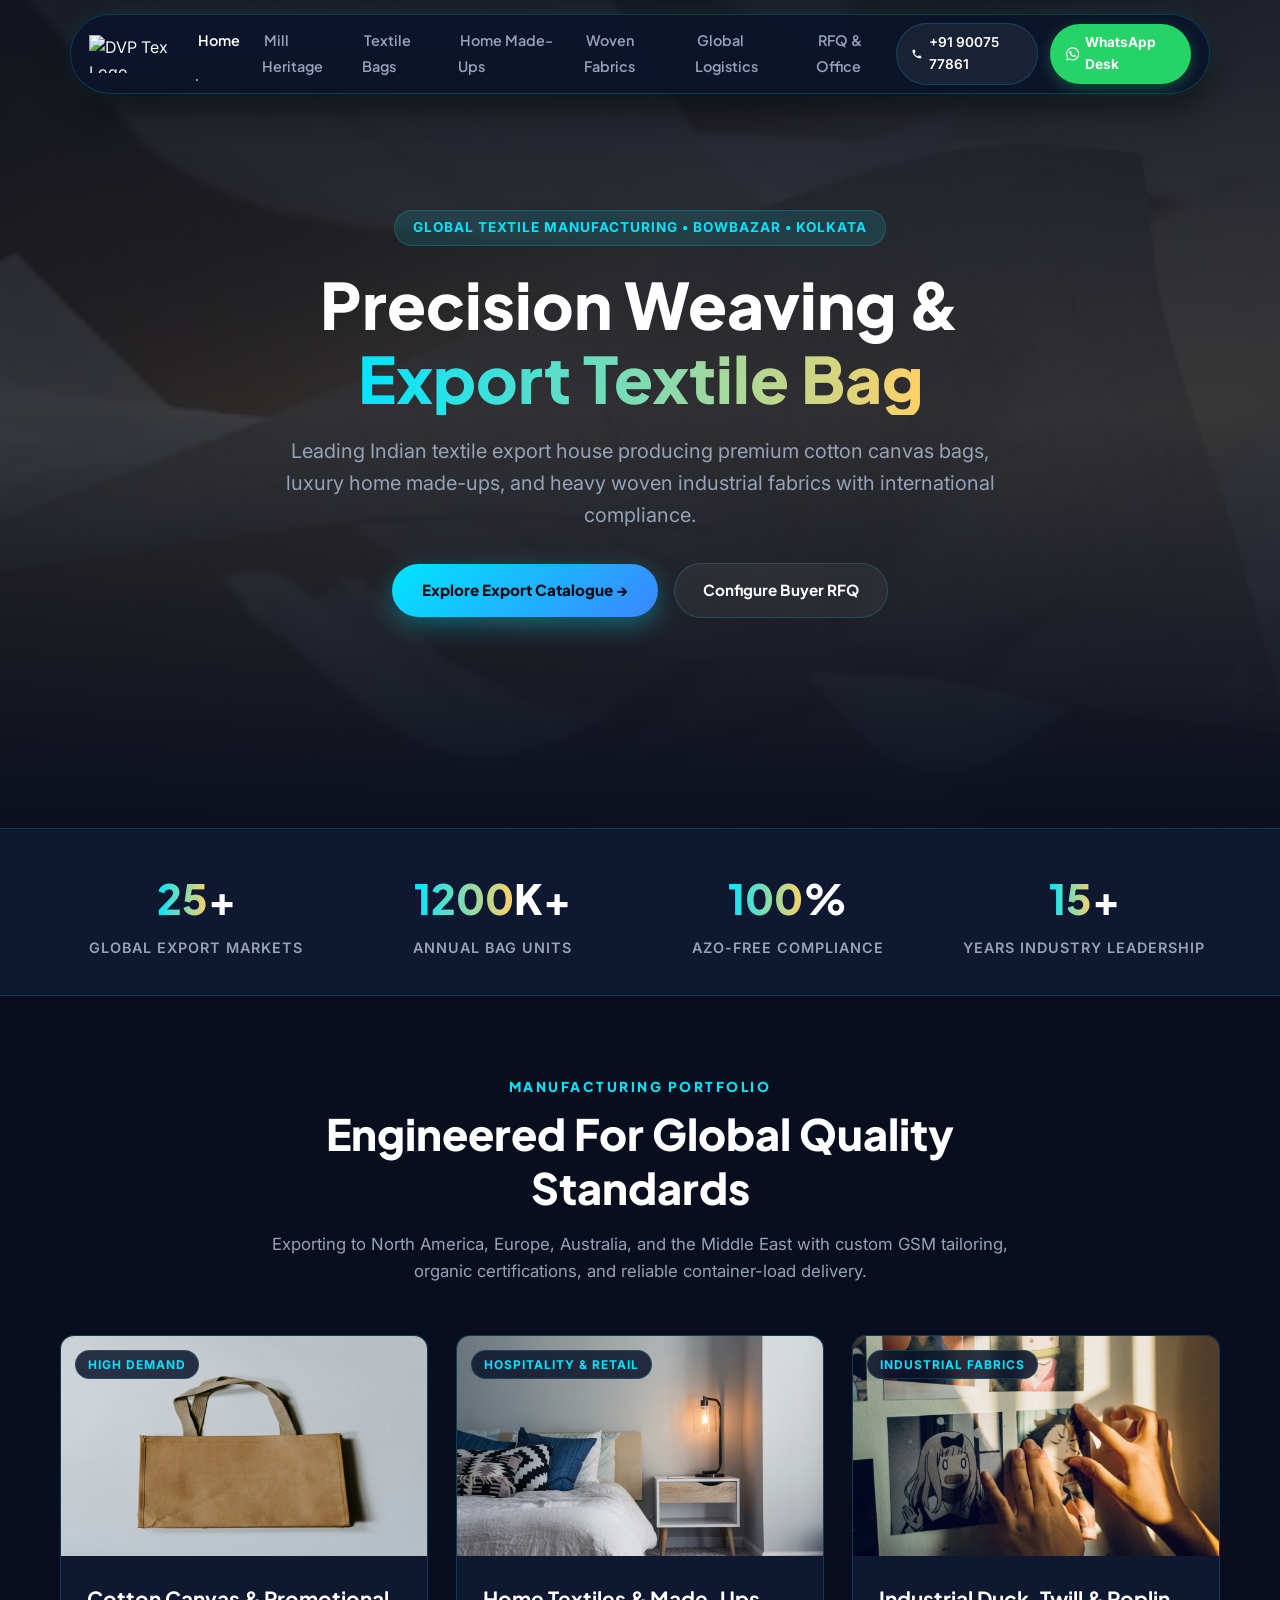
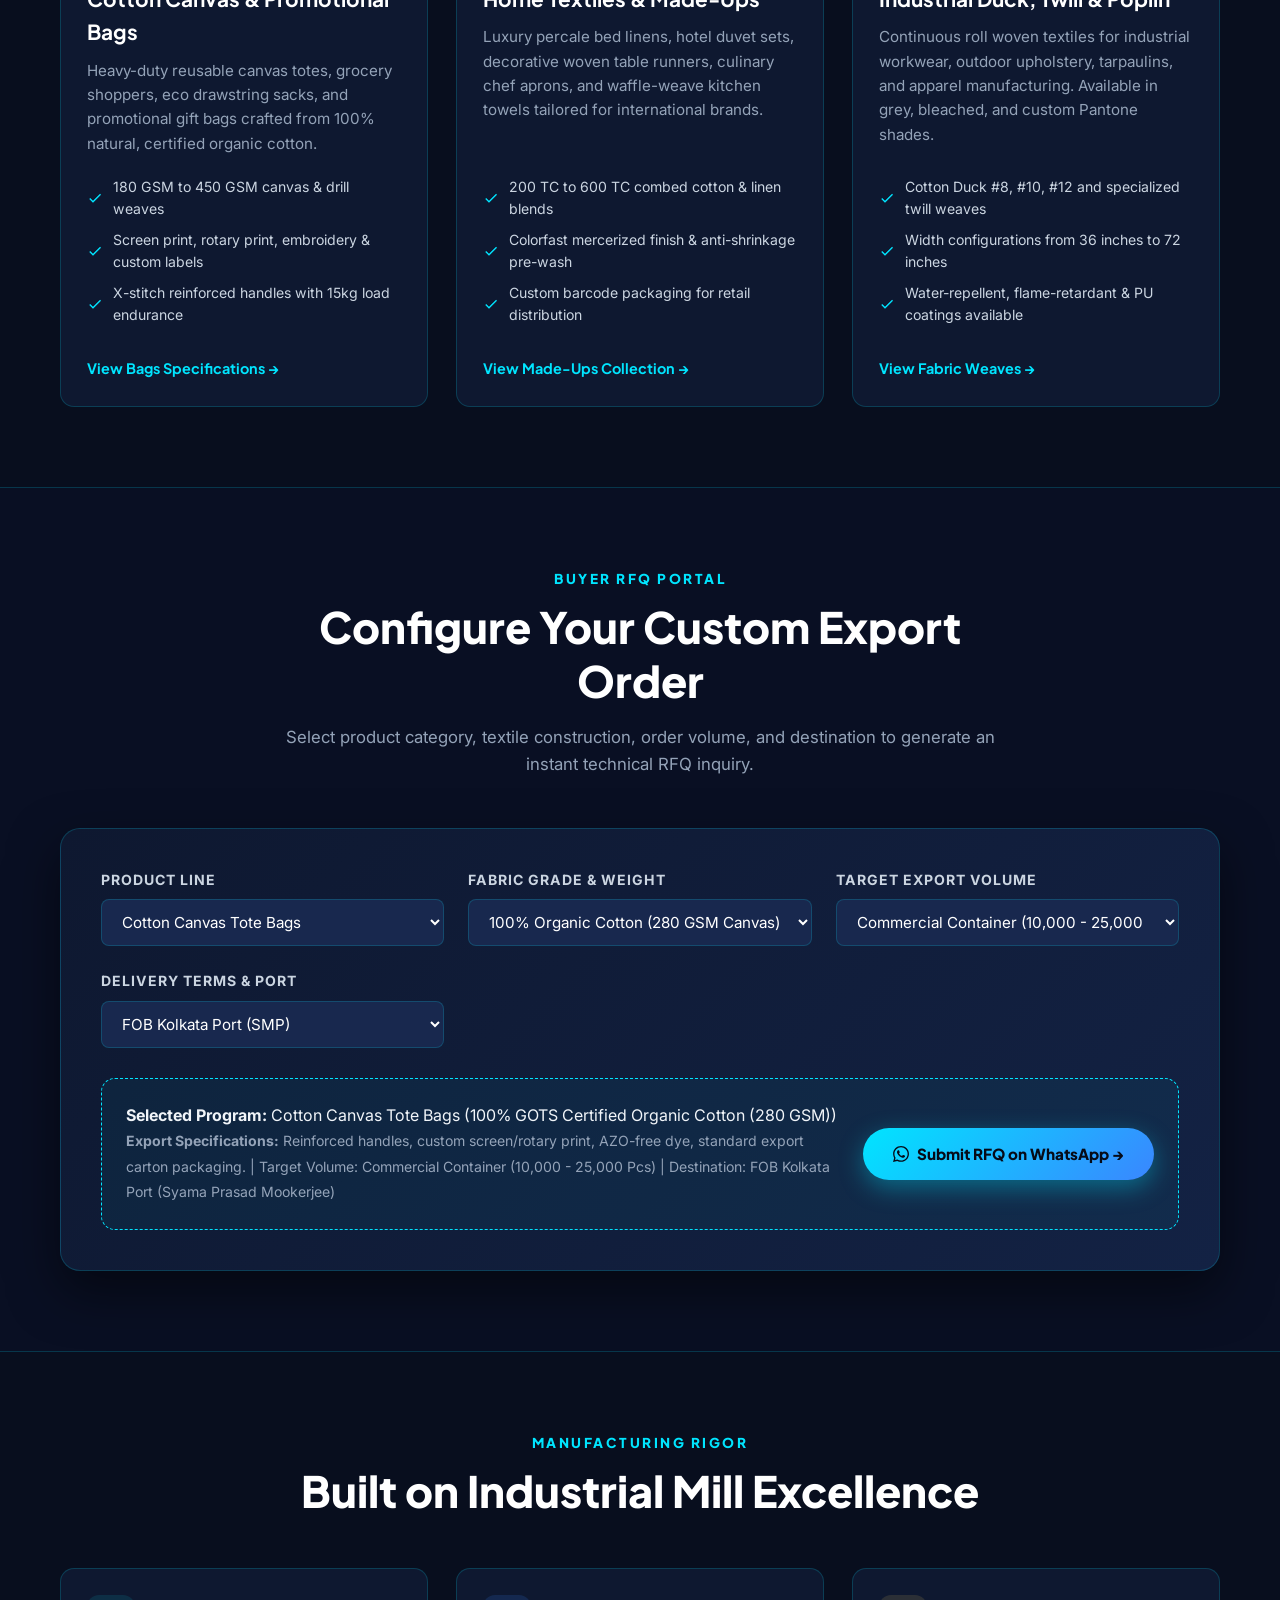
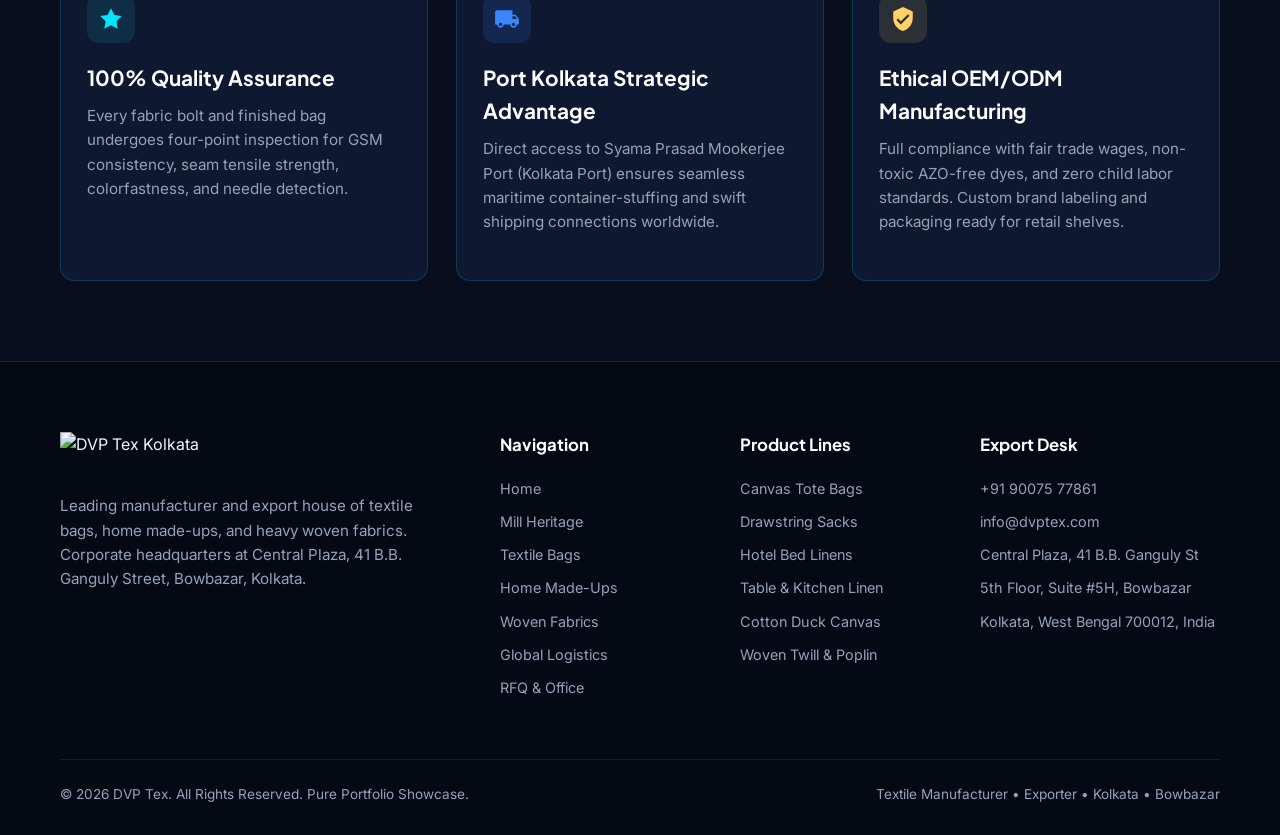
==== index.html @ 0e13f60e "feat: complete global export textile architecture for DVP Tex Kolkata" ====
<!DOCTYPE html>
<html lang="en">
<head>
  <meta charset="UTF-8">
  <meta name="viewport" content="width=device-width, initial-scale=1.0">
  <title>DVP Tex | Manufacturer &amp; Exporter of Textile Bags, Made-Ups &amp; Fabrics Kolkata</title>
  <meta name="description" content="Premier textile manufacturer and export house in Bowbazar, Kolkata. Specializing in cotton canvas bags, home textile made-ups, woven duck/twill fabrics, and OEM/ODM global export solutions.">
  <link rel="icon" type="image/svg+xml" href="assets/images/favicon.svg">
  <link rel="icon" type="image/png" sizes="32x32" href="assets/images/favicon-32x32.png">
  <link rel="apple-touch-icon" href="assets/images/apple-touch-icon.png">
  <link rel="preconnect" href="https://fonts.googleapis.com">
  <link rel="preconnect" href="https://fonts.gstatic.com" crossorigin>
  <link href="https://fonts.googleapis.com/css2?family=Plus+Jakarta+Sans:wght@600;700;800;900&family=Inter:wght@400;500;600;700&display=swap" rel="stylesheet">
  <link rel="stylesheet" href="style.css">
</head>
<body>

  <!-- TheDivine Floating Pill Navbar -->
  <header class="nav-header-wrapper">
    <nav class="the-divine-nav" aria-label="Main Navigation">
      <a href="index.html" class="nav-brand">
        <img src="assets/images/logo.svg" alt="DVP Tex Logo">
      </a>
      <ul class="nav-links">
        <li><a href="index.html" class="nav-link active">Home</a></li>
        <li><a href="about.html" class="nav-link">Mill Heritage</a></li>
        <li><a href="bags.html" class="nav-link">Textile Bags</a></li>
        <li><a href="made-ups.html" class="nav-link">Home Made-Ups</a></li>
        <li><a href="fabrics.html" class="nav-link">Woven Fabrics</a></li>
        <li><a href="export.html" class="nav-link">Global Logistics</a></li>
        <li><a href="contact.html" class="nav-link">RFQ &amp; Office</a></li>
      </ul>
      <div class="nav-actions">
        <a href="tel:+919007577861" class="btn-nav-call" title="Call DVP Tex">
          <svg width="14" height="14" viewBox="0 0 24 24" fill="currentColor"><path d="M20 15.5c-1.2 0-2.4-.2-3.6-.6-.3-.1-.7 0-1 .2l-2.2 2.2c-2.8-1.4-5.1-3.8-6.6-6.6l2.2-2.2c.3-.3.4-.7.2-1-.4-1.1-.6-2.3-.6-3.5 0-.6-.4-1-1-1H4c-.6 0-1 .4-1 1 0 9.4 7.6 17 17 17 .6 0 1-.4 1-1v-3.5c0-.6-.4-1-1-1z"/></svg>
          +91 90075 77861
        </a>
        <a href="https://wa.me/919007577861?text=Hello%20DVP%20Tex!%20We%20would%20like%20to%20inquire%20about%20your%20export%20textile%20catalogue." target="_blank" rel="noopener noreferrer" class="btn-nav-wa" title="WhatsApp Export Desk">
          <svg class="wa-icon-white" viewBox="0 0 24 24"><path d="M.057 24l1.687-6.163c-1.041-1.804-1.588-3.849-1.587-5.946.003-6.556 5.338-11.891 11.893-11.891 3.181.001 6.167 1.24 8.413 3.488 2.245 2.248 3.481 5.236 3.48 8.414-.003 6.557-5.338 11.892-11.893 11.892-1.99-.001-3.951-.5-5.688-1.448l-6.305 1.654zm6.597-3.807c1.676.995 3.276 1.591 5.392 1.592 5.448 0 9.886-4.434 9.889-9.885.002-5.462-4.415-9.89-9.881-9.892-5.452 0-9.887 4.434-9.889 9.884-.001 2.225.651 3.891 1.746 5.634l-.999 3.648 3.742-.981zm11.387-5.464c-.074-.124-.272-.198-.57-.347-.297-.149-1.758-.868-2.031-.967-.272-.099-.47-.149-.669.149-.198.297-.768.967-.941 1.165-.173.198-.347.223-.644.074-.297-.149-1.255-.462-2.39-1.475-.883-.788-1.48-1.761-1.653-2.059-.173-.297-.018-.458.13-.606.134-.133.297-.347.446-.521.151-.172.2-.296.3-.495.099-.198.05-.372-.025-.521-.075-.148-.669-1.611-.916-2.206-.242-.579-.487-.501-.669-.51l-.57-.01c-.198 0-.52.074-.792.372s-1.04 1.016-1.04 2.479 1.065 2.876 1.213 3.074c.149.198 2.095 3.2 5.076 4.487.709.306 1.263.489 1.694.626.712.226 1.36.194 1.872.118.571-.085 1.758-.719 2.006-1.413.248-.695.248-1.29.173-1.414z"/></svg>
        WhatsApp Desk
      </a>
      <button class="mobile-nav-toggle" aria-label="Toggle navigation">
        <svg width="24" height="24" viewBox="0 0 24 24" stroke="currentColor" stroke-width="2" fill="none"><path d="M4 6h16M4 12h16M4 18h16"/></svg>
      </button>
    </div>
  </nav>
</header>

<!-- Mobile Drawer -->
<div class="mobile-nav-drawer">
  <a href="index.html" class="nav-link active">Home</a>
  <a href="about.html" class="nav-link">Mill Heritage</a>
  <a href="bags.html" class="nav-link">Textile Bags</a>
  <a href="made-ups.html" class="nav-link">Home Made-Ups</a>
  <a href="fabrics.html" class="nav-link">Woven Fabrics</a>
  <a href="export.html" class="nav-link">Global Logistics</a>
  <a href="contact.html" class="nav-link">RFQ &amp; Office</a>
</div>

<!-- Hero Section with Mandatory 16:9 Video -->
<section class="hero-wrapper">
  <video class="hero-video-bg" autoplay loop muted playsinline poster="assets/images/hero-poster.jpg">
    <source src="assets/videos/hero.mp4" type="video/mp4">
  </video>
  <div class="hero-overlay"></div>
  <div class="hero-content">
    <span class="hero-badge">Global Textile Manufacturing &bull; Bowbazar &bull; Kolkata</span>
    <h1 class="hero-title">
      Precision Weaving &amp;<br>
      <span class="typewriter-target">Export Textile Bags</span>
    </h1>
    <p class="hero-subtitle">
      Leading Indian textile export house producing premium cotton canvas bags, luxury home made-ups, and heavy woven industrial fabrics with international compliance.
    </p>
    <div class="hero-cta-group">
      <a href="bags.html" class="btn-primary">Explore Export Catalogue &rarr;</a>
      <a href="#rfq" class="btn-secondary">Configure Buyer RFQ</a>
    </div>
  </div>
</section>

<!-- Counter Telemetry Bar -->
<section class="counter-bar-wrapper">
  <div class="container">
    <div class="counter-grid">
      <div class="counter-item">
        <h3><span class="counter-val" data-target="25">0</span>+</h3>
        <p>Global Export Markets</p>
      </div>
      <div class="counter-item">
        <h3><span class="counter-val" data-target="1200">0</span>K+</h3>
        <p>Annual Bag Units</p>
      </div>
      <div class="counter-item">
        <h3><span class="counter-val" data-target="100">0</span>%</h3>
        <p>AZO-Free Compliance</p>
      </div>
      <div class="counter-item">
        <h3><span class="counter-val" data-target="15">0</span>+</h3>
        <p>Years Industry Leadership</p>
      </div>
    </div>
  </div>
</section>

<!-- Core Product Disciplines -->
<section class="section">
  <div class="container">
    <div class="section-header">
      <span class="section-subtitle">Manufacturing Portfolio</span>
      <h2 class="section-title">Engineered For Global Quality Standards</h2>
      <p class="section-desc">
        Exporting to North America, Europe, Australia, and the Middle East with custom GSM tailoring, organic certifications, and reliable container-load delivery.
      </p>
    </div>

    <div class="cards-grid">
      <!-- Product 1: Textile Bags -->
      <div class="card-luxury">
        <div class="card-img-wrap">
          <img src="assets/images/cotton-canvas-totes.jpg" alt="Export Cotton Canvas Bags" loading="lazy">
          <span class="card-badge">High Demand</span>
        </div>
        <div class="card-body">
          <h3 class="card-title">Cotton Canvas &amp; Promotional Bags</h3>
          <p class="card-desc">
            Heavy-duty reusable canvas totes, grocery shoppers, eco drawstring sacks, and promotional gift bags crafted from 100% natural, certified organic cotton.
          </p>
          <ul class="card-features">
            <li><svg viewBox="0 0 24 24"><path d="M9 16.17L4.83 12l-1.42 1.41L9 19 21 7l-1.41-1.41z"/></svg> 180 GSM to 450 GSM canvas &amp; drill weaves</li>
            <li><svg viewBox="0 0 24 24"><path d="M9 16.17L4.83 12l-1.42 1.41L9 19 21 7l-1.41-1.41z"/></svg> Screen print, rotary print, embroidery &amp; custom labels</li>
            <li><svg viewBox="0 0 24 24"><path d="M9 16.17L4.83 12l-1.42 1.41L9 19 21 7l-1.41-1.41z"/></svg> X-stitch reinforced handles with 15kg load endurance</li>
          </ul>
          <a href="bags.html" class="card-cta">View Bags Specifications &rarr;</a>
        </div>
      </div>

      <!-- Product 2: Home Made-Ups -->
      <div class="card-luxury">
        <div class="card-img-wrap">
          <img src="assets/images/luxury-bed-linens.jpg" alt="Home Textiles & Made-Ups" loading="lazy">
          <span class="card-badge">Hospitality &amp; Retail</span>
        </div>
        <div class="card-body">
          <h3 class="card-title">Home Textiles &amp; Made-Ups</h3>
          <p class="card-desc">
            Luxury percale bed linens, hotel duvet sets, decorative woven table runners, culinary chef aprons, and waffle-weave kitchen towels tailored for international brands.
          </p>
          <ul class="card-features">
            <li><svg viewBox="0 0 24 24"><path d="M9 16.17L4.83 12l-1.42 1.41L9 19 21 7l-1.41-1.41z"/></svg> 200 TC to 600 TC combed cotton &amp; linen blends</li>
            <li><svg viewBox="0 0 24 24"><path d="M9 16.17L4.83 12l-1.42 1.41L9 19 21 7l-1.41-1.41z"/></svg> Colorfast mercerized finish &amp; anti-shrinkage pre-wash</li>
            <li><svg viewBox="0 0 24 24"><path d="M9 16.17L4.83 12l-1.42 1.41L9 19 21 7l-1.41-1.41z"/></svg> Custom barcode packaging for retail distribution</li>
          </ul>
          <a href="made-ups.html" class="card-cta">View Made-Ups Collection &rarr;</a>
        </div>
      </div>

      <!-- Product 3: Woven Industrial Fabrics -->
      <div class="card-luxury">
        <div class="card-img-wrap">
          <img src="assets/images/organic-fabric-rolls.jpg" alt="Woven Duck Canvas & Twill Fabrics" loading="lazy">
          <span class="card-badge">Industrial Fabrics</span>
        </div>
        <div class="card-body">
          <h3 class="card-title">Industrial Duck, Twill &amp; Poplin</h3>
          <p class="card-desc">
            Continuous roll woven textiles for industrial workwear, outdoor upholstery, tarpaulins, and apparel manufacturing. Available in grey, bleached, and custom Pantone shades.
          </p>
          <ul class="card-features">
            <li><svg viewBox="0 0 24 24"><path d="M9 16.17L4.83 12l-1.42 1.41L9 19 21 7l-1.41-1.41z"/></svg> Cotton Duck #8, #10, #12 and specialized twill weaves</li>
            <li><svg viewBox="0 0 24 24"><path d="M9 16.17L4.83 12l-1.42 1.41L9 19 21 7l-1.41-1.41z"/></svg> Width configurations from 36 inches to 72 inches</li>
            <li><svg viewBox="0 0 24 24"><path d="M9 16.17L4.83 12l-1.42 1.41L9 19 21 7l-1.41-1.41z"/></svg> Water-repellent, flame-retardant &amp; PU coatings available</li>
          </ul>
          <a href="fabrics.html" class="card-cta">View Fabric Weaves &rarr;</a>
        </div>
      </div>
    </div>
  </div>
</section>

<!-- Interactive Export RFQ & Specification Intake Widget -->
<section class="section" id="rfq" style="background: rgba(11, 19, 43, 0.4); border-top: 1px solid var(--border-color); border-bottom: 1px solid var(--border-color);">
  <div class="container">
    <div class="section-header">
      <span class="section-subtitle">Buyer RFQ Portal</span>
      <h2 class="section-title">Configure Your Custom Export Order</h2>
      <p class="section-desc">
        Select product category, textile construction, order volume, and destination to generate an instant technical RFQ inquiry.
      </p>
    </div>

    <div class="estimator-widget">
      <div class="estimator-grid">
        <div class="est-field">
          <label for="rfqCategory">Product Line</label>
          <select id="rfqCategory">
            <option value="Cotton Canvas Tote Bags" selected>Cotton Canvas Tote Bags</option>
            <option value="Heavy Duty Drawstring Bags">Heavy Duty Drawstring Bags</option>
            <option value="Hospitality Bed Linen Made-Ups">Hospitality Bed Linen Made-Ups</option>
            <option value="Table Linen &amp; Kitchen Aprons">Table Linen &amp; Kitchen Aprons</option>
            <option value="Woven Cotton Duck Canvas Fabric">Woven Cotton Duck Canvas Fabric</option>
            <option value="Heavy Twill &amp; Poplin Rolls">Heavy Twill &amp; Poplin Rolls</option>
          </select>
        </div>

        <div class="est-field">
          <label for="rfqMaterial">Fabric Grade &amp; Weight</label>
          <select id="rfqMaterial">
            <option value="100% GOTS Certified Organic Cotton (280 GSM)" selected>100% Organic Cotton (280 GSM Canvas)</option>
            <option value="Heavyweight Duck Canvas (400 GSM)">Heavyweight Duck Canvas (400 GSM)</option>
            <option value="300 TC Percale Combed Cotton">300 TC Percale Combed Cotton</option>
            <option value="Commercial 2/20 Twill">Commercial 2/20 Twill (Dyed)</option>
            <option value="Polyester-Cotton Blends (65/35)">Polyester-Cotton Blends (65/35)</option>
          </select>
        </div>

        <div class="est-field">
          <label for="rfqVolume">Target Export Volume</label>
          <select id="rfqVolume">
            <option value="Trial Batch (1,000 - 3,000 Pcs)">Trial Batch (1,000 - 3,000 Pcs)</option>
            <option value="Commercial Container (10,000 - 25,000 Pcs)" selected>Commercial Container (10,000 - 25,000 Pcs)</option>
            <option value="Full 40ft High Cube Container (50,000+ Pcs)">Full 40ft HQ Container (50,000+ Pcs)</option>
            <option value="Continuous Fabric Rolls (5,000+ Meters)">Continuous Fabric Rolls (5,000+ Meters)</option>
          </select>
        </div>

        <div class="est-field">
          <label for="rfqDestination">Delivery Terms &amp; Port</label>
          <select id="rfqDestination">
            <option value="FOB Kolkata Port (Syama Prasad Mookerjee)" selected>FOB Kolkata Port (SMP)</option>
            <option value="CIF North America (New York / Los Angeles)">CIF North America (NY / LA)</option>
            <option value="CIF Europe (Rotterdam / Hamburg / Felixstowe)">CIF Europe (Rotterdam / Hamburg)</option>
            <option value="CIF Middle East (Jebel Ali, UAE)">CIF Middle East (Jebel Ali, UAE)</option>
            <option value="CIF Australia (Sydney / Melbourne)">CIF Australia (Sydney / Melbourne)</option>
          </select>
        </div>
      </div>

      <div class="estimator-output">
        <div class="est-specs">
          <div id="rfqDetails">
            <!-- Dynamically populated by main.js -->
          </div>
        </div>
        <div>
          <a id="rfqWaBtn" href="#" target="_blank" rel="noopener noreferrer" class="btn-primary" style="white-space: nowrap;">
            <svg class="wa-icon-white" viewBox="0 0 24 24" style="fill: #060b18;"><path d="M.057 24l1.687-6.163c-1.041-1.804-1.588-3.849-1.587-5.946.003-6.556 5.338-11.891 11.893-11.891 3.181.001 6.167 1.24 8.413 3.488 2.245 2.248 3.481 5.236 3.48 8.414-.003 6.557-5.338 11.892-11.893 11.892-1.99-.001-3.951-.5-5.688-1.448l-6.305 1.654zm6.597-3.807c1.676.995 3.276 1.591 5.392 1.592 5.448 0 9.886-4.434 9.889-9.885.002-5.462-4.415-9.89-9.881-9.892-5.452 0-9.887 4.434-9.889 9.884-.001 2.225.651 3.891 1.746 5.634l-.999 3.648 3.742-.981zm11.387-5.464c-.074-.124-.272-.198-.57-.347-.297-.149-1.758-.868-2.031-.967-.272-.099-.47-.149-.669.149-.198.297-.768.967-.941 1.165-.173.198-.347.223-.644.074-.297-.149-1.255-.462-2.39-1.475-.883-.788-1.48-1.761-1.653-2.059-.173-.297-.018-.458.13-.606.134-.133.297-.347.446-.521.151-.172.2-.296.3-.495.099-.198.05-.372-.025-.521-.075-.148-.669-1.611-.916-2.206-.242-.579-.487-.501-.669-.51l-.57-.01c-.198 0-.52.074-.792.372s-1.04 1.016-1.04 2.479 1.065 2.876 1.213 3.074c.149.198 2.095 3.2 5.076 4.487.709.306 1.263.489 1.694.626.712.226 1.36.194 1.872.118.571-.085 1.758-.719 2.006-1.413.248-.695.248-1.29.173-1.414z"/></svg>
            Submit RFQ on WhatsApp &rarr;
          </a>
        </div>
      </div>
    </div>
  </div>
</section>

<!-- Manufacturing Infrastructure Section -->
<section class="section">
  <div class="container">
    <div class="section-header">
      <span class="section-subtitle">Manufacturing Rigor</span>
      <h2 class="section-title">Built on Industrial Mill Excellence</h2>
    </div>

    <div class="cards-grid">
      <div class="card-luxury">
        <div class="card-body">
          <div style="width: 48px; height: 48px; border-radius: 12px; background: rgba(0, 229, 255, 0.1); display: flex; align-items: center; justify-content: center; margin-bottom: 18px; color: var(--accent-cyan);">
            <svg width="26" height="26" viewBox="0 0 24 24" fill="currentColor"><path d="M12 2l3.09 6.26L22 9.27l-5 4.87 1.18 6.88L12 17.77l-6.18 3.25L7 14.14 2 9.27l6.91-1.01L12 2z"/></svg>
          </div>
          <h3 class="card-title">100% Quality Assurance</h3>
          <p class="card-desc">
            Every fabric bolt and finished bag undergoes four-point inspection for GSM consistency, seam tensile strength, colorfastness, and needle detection.
          </p>
        </div>
      </div>

      <div class="card-luxury">
        <div class="card-body">
          <div style="width: 48px; height: 48px; border-radius: 12px; background: rgba(58, 134, 255, 0.15); display: flex; align-items: center; justify-content: center; margin-bottom: 18px; color: var(--accent-blue);">
            <svg width="26" height="26" viewBox="0 0 24 24" fill="currentColor"><path d="M20 8h-3V4H3c-1.1 0-2 .9-2 2v11h2c0 1.66 1.34 3 3 3s3-1.34 3-3h6c0 1.66 1.34 3 3 3s3-1.34 3-3h2v-5l-3-4zM6 18.5c-.83 0-1.5-.67-1.5-1.5s.67-1.5 1.5-1.5 1.5.67 1.5 1.5-.67 1.5-1.5 1.5zm13.5-9l1.96 2.5H17V9.5h2.5zm-1.5 9c-.83 0-1.5-.67-1.5-1.5s.67-1.5 1.5-1.5 1.5.67 1.5 1.5-.67 1.5-1.5 1.5z"/></svg>
          </div>
          <h3 class="card-title">Port Kolkata Strategic Advantage</h3>
          <p class="card-desc">
            Direct access to Syama Prasad Mookerjee Port (Kolkata Port) ensures seamless maritime container-stuffing and swift shipping connections worldwide.
          </p>
        </div>
      </div>

      <div class="card-luxury">
        <div class="card-body">
          <div style="width: 48px; height: 48px; border-radius: 12px; background: rgba(255, 209, 102, 0.12); display: flex; align-items: center; justify-content: center; margin-bottom: 18px; color: var(--accent-gold);">
            <svg width="26" height="26" viewBox="0 0 24 24" fill="currentColor"><path d="M12 1L3 5v6c0 5.55 3.84 10.74 9 12 5.16-1.26 9-6.45 9-12V5l-9-4zm-2 16l-4-4 1.41-1.41L10 14.17l6.59-6.59L18 9l-8 8z"/></svg>
          </div>
          <h3 class="card-title">Ethical OEM/ODM Manufacturing</h3>
          <p class="card-desc">
            Full compliance with fair trade wages, non-toxic AZO-free dyes, and zero child labor standards. Custom brand labeling and packaging ready for retail shelves.
          </p>
        </div>
      </div>
    </div>
  </div>
</section>

<!-- Footer -->
<footer class="site-footer">
  <div class="container">
    <div class="footer-grid">
      <div class="footer-brand">
        <img src="assets/images/logo.svg" alt="DVP Tex Kolkata">
        <p>
          Leading manufacturer and export house of textile bags, home made-ups, and heavy woven fabrics. Corporate headquarters at Central Plaza, 41 B.B. Ganguly Street, Bowbazar, Kolkata.
        </p>
      </div>
      <div class="footer-col">
        <h4>Navigation</h4>
        <ul>
          <li><a href="index.html">Home</a></li>
          <li><a href="about.html">Mill Heritage</a></li>
          <li><a href="bags.html">Textile Bags</a></li>
          <li><a href="made-ups.html">Home Made-Ups</a></li>
          <li><a href="fabrics.html">Woven Fabrics</a></li>
          <li><a href="export.html">Global Logistics</a></li>
          <li><a href="contact.html">RFQ &amp; Office</a></li>
        </ul>
      </div>
      <div class="footer-col">
        <h4>Product Lines</h4>
        <ul>
          <li><a href="bags.html">Canvas Tote Bags</a></li>
          <li><a href="bags.html">Drawstring Sacks</a></li>
          <li><a href="made-ups.html">Hotel Bed Linens</a></li>
          <li><a href="made-ups.html">Table &amp; Kitchen Linen</a></li>
          <li><a href="fabrics.html">Cotton Duck Canvas</a></li>
          <li><a href="fabrics.html">Woven Twill &amp; Poplin</a></li>
        </ul>
      </div>
      <div class="footer-col">
        <h4>Export Desk</h4>
        <ul>
          <li><a href="tel:+919007577861">+91 90075 77861</a></li>
          <li><a href="mailto:info@dvptex.com">info@dvptex.com</a></li>
          <li>Central Plaza, 41 B.B. Ganguly St</li>
          <li>5th Floor, Suite #5H, Bowbazar</li>
          <li>Kolkata, West Bengal 700012, India</li>
        </ul>
      </div>
    </div>

    <div class="footer-bottom">
      <p>&copy; 2026 DVP Tex. All Rights Reserved. Pure Portfolio Showcase.</p>
      <p>Textile Manufacturer &bull; Exporter &bull; Kolkata &bull; Bowbazar</p>
    </div>
  </div>
</footer>

<script src="main.js"></script>
</body>
</html>
---- style.css ----
:root {
  --bg-dark: #080e1e;
  --bg-card: #0e1830;
  --bg-card-hover: #142244;
  --border-color: rgba(0, 229, 255, 0.18);
  --border-glow: rgba(0, 229, 255, 0.45);
  --text-main: #f1f5f9;
  --text-muted: #94a3b8;
  --accent-cyan: #00e5ff;
  --accent-blue: #3a86ff;
  --accent-gold: #ffd166;
  --font-heading: 'Plus Jakarta Sans', system-ui, -apple-system, sans-serif;
  --font-body: 'Inter', system-ui, -apple-system, sans-serif;
  --radius-sm: 8px;
  --radius-md: 14px;
  --radius-lg: 20px;
}

* {
  margin: 0;
  padding: 0;
  box-sizing: border-box;
}

html, body {
  width: 100%;
  overflow-x: hidden;
  background-color: var(--bg-dark);
  color: var(--text-main);
  font-family: var(--font-body);
  line-height: 1.6;
  -webkit-font-smoothing: antialiased;
}

img, video {
  max-width: 100%;
  height: auto;
  display: block;
}

a {
  text-decoration: none;
  color: inherit;
  transition: all 0.25s ease;
}

/* Container */
.container {
  width: 100%;
  max-width: 1200px;
  margin: 0 auto;
  padding: 0 20px;
  box-sizing: border-box;
}

/* TheDivine Floating Pill Navbar */
.nav-header-wrapper {
  position: fixed;
  top: 14px;
  left: 0;
  width: 100%;
  display: flex;
  justify-content: center;
  z-index: 1000;
  pointer-events: none;
  padding: 0 16px;
  box-sizing: border-box;
}

.the-divine-nav {
  pointer-events: auto;
  display: flex;
  align-items: center;
  justify-content: space-between;
  width: 100%;
  max-width: 1140px;
  background: rgba(11, 19, 43, 0.90);
  backdrop-filter: blur(16px);
  -webkit-backdrop-filter: blur(16px);
  border: 1px solid var(--border-color);
  border-radius: 9999px;
  padding: 8px 18px;
  box-shadow: 0 10px 30px rgba(0, 0, 0, 0.6), 0 0 20px rgba(0, 229, 255, 0.12);
  transition: all 0.3s ease;
}

.nav-brand {
  display: flex;
  align-items: center;
  gap: 10px;
}

.nav-brand img {
  height: 38px;
  width: auto;
}

.nav-links {
  display: flex;
  align-items: center;
  list-style: none;
  gap: 22px;
}

.nav-link {
  font-family: var(--font-heading);
  font-size: 0.9rem;
  font-weight: 600;
  color: var(--text-muted);
  position: relative;
  padding: 6px 2px;
}

.nav-link:hover, .nav-link.active {
  color: #ffffff;
}

.nav-link.active::after {
  content: '';
  position: absolute;
  bottom: 0;
  left: 0;
  width: 100%;
  height: 2px;
  background: linear-gradient(90deg, var(--accent-cyan), var(--accent-gold));
  border-radius: 2px;
}

.nav-actions {
  display: flex;
  align-items: center;
  gap: 12px;
}

.btn-nav-call {
  display: inline-flex;
  align-items: center;
  gap: 6px;
  background: rgba(255, 255, 255, 0.06);
  border: 1px solid var(--border-color);
  color: #fff;
  padding: 8px 14px;
  border-radius: 9999px;
  font-size: 0.85rem;
  font-weight: 600;
}

.btn-nav-call:hover {
  background: rgba(0, 229, 255, 0.15);
  border-color: var(--accent-cyan);
}

.btn-nav-wa {
  display: inline-flex;
  align-items: center;
  gap: 6px;
  background: #25D366;
  color: #ffffff;
  padding: 8px 16px;
  border-radius: 9999px;
  font-size: 0.85rem;
  font-weight: 700;
  box-shadow: 0 4px 14px rgba(37, 211, 102, 0.3);
}

.btn-nav-wa:hover {
  background: #20ba59;
  transform: translateY(-1px);
}

.wa-icon-white {
  width: 16px;
  height: 16px;
  fill: #ffffff;
}

.mobile-nav-toggle {
  display: none;
  background: transparent;
  border: none;
  color: #fff;
  cursor: pointer;
  padding: 4px;
}

/* Mobile Drawer */
.mobile-nav-drawer {
  display: none;
  position: fixed;
  top: 72px;
  left: 16px;
  right: 16px;
  background: rgba(11, 19, 43, 0.98);
  border: 1px solid var(--border-color);
  border-radius: var(--radius-lg);
  padding: 20px;
  z-index: 999;
  box-shadow: 0 20px 40px rgba(0,0,0,0.8);
  flex-direction: column;
  gap: 12px;
}

.mobile-nav-drawer.open {
  display: flex;
}

.mobile-nav-drawer .nav-link {
  font-size: 1.05rem;
  padding: 10px 0;
  border-bottom: 1px solid rgba(255,255,255,0.05);
}

/* Hero Section */
.hero-wrapper {
  position: relative;
  width: 100%;
  height: 92vh;
  min-height: 600px;
  max-height: 850px;
  display: flex;
  align-items: center;
  justify-content: center;
  overflow: hidden;
  background: #000;
}

.hero-video-bg {
  position: absolute;
  top: 0;
  left: 0;
  width: 100%;
  height: 100%;
  object-fit: cover;
  opacity: 0.38;
  z-index: 1;
}

.hero-overlay {
  position: absolute;
  inset: 0;
  background: linear-gradient(180deg, rgba(8, 14, 30, 0.75) 0%, rgba(8, 14, 30, 0.4) 50%, rgba(8, 14, 30, 0.95) 100%);
  z-index: 2;
}

.hero-content {
  position: relative;
  z-index: 3;
  text-align: center;
  max-width: 900px;
  padding: 0 20px;
}

.hero-badge {
  display: inline-flex;
  align-items: center;
  gap: 8px;
  background: rgba(0, 229, 255, 0.12);
  border: 1px solid var(--border-color);
  color: var(--accent-cyan);
  padding: 6px 18px;
  border-radius: 9999px;
  font-size: 0.85rem;
  font-weight: 700;
  letter-spacing: 1px;
  text-transform: uppercase;
  margin-bottom: 22px;
}

.hero-title {
  font-family: var(--font-heading);
  font-size: clamp(2.2rem, 5vw, 4rem);
  font-weight: 900;
  line-height: 1.15;
  color: #ffffff;
  margin-bottom: 20px;
}

.hero-title .typewriter-target {
  background: linear-gradient(90deg, var(--accent-cyan), var(--accent-gold));
  -webkit-background-clip: text;
  -webkit-text-fill-color: transparent;
  display: inline-block;
  min-width: 180px;
}

.hero-subtitle {
  font-size: clamp(1rem, 2vw, 1.25rem);
  color: var(--text-muted);
  max-width: 740px;
  margin: 0 auto 32px;
}

.hero-cta-group {
  display: flex;
  align-items: center;
  justify-content: center;
  gap: 16px;
  flex-wrap: wrap;
}

.btn-primary {
  display: inline-flex;
  align-items: center;
  gap: 8px;
  background: linear-gradient(135deg, var(--accent-cyan), var(--accent-blue));
  color: #060b18;
  font-family: var(--font-heading);
  font-weight: 800;
  font-size: 0.95rem;
  padding: 14px 30px;
  border-radius: 9999px;
  box-shadow: 0 8px 24px rgba(0, 229, 255, 0.35);
  transition: all 0.3s ease;
  border: none;
  cursor: pointer;
}

.btn-primary:hover {
  transform: translateY(-2px);
  box-shadow: 0 12px 28px rgba(0, 229, 255, 0.5);
}

.btn-secondary {
  display: inline-flex;
  align-items: center;
  gap: 8px;
  background: rgba(255, 255, 255, 0.05);
  border: 1px solid var(--border-color);
  color: #ffffff;
  font-family: var(--font-heading);
  font-weight: 700;
  font-size: 0.95rem;
  padding: 14px 28px;
  border-radius: 9999px;
  transition: all 0.3s ease;
}

.btn-secondary:hover {
  background: rgba(255, 255, 255, 0.12);
  border-color: #ffffff;
}

/* Counter Bar */
.counter-bar-wrapper {
  background: var(--bg-card);
  border-top: 1px solid var(--border-color);
  border-bottom: 1px solid var(--border-color);
  padding: 36px 0;
}

.counter-grid {
  display: grid;
  grid-template-columns: repeat(auto-fit, minmax(200px, 1fr));
  gap: 24px;
  text-align: center;
}

.counter-item h3 {
  font-family: var(--font-heading);
  font-size: 2.6rem;
  font-weight: 900;
  color: #ffffff;
  margin-bottom: 4px;
}

.counter-item h3 .counter-val {
  background: linear-gradient(90deg, var(--accent-cyan), var(--accent-gold));
  -webkit-background-clip: text;
  -webkit-text-fill-color: transparent;
}

.counter-item p {
  font-size: 0.9rem;
  color: var(--text-muted);
  font-weight: 600;
  text-transform: uppercase;
  letter-spacing: 1px;
}

/* Sections */
.section {
  padding: 80px 0;
}

.section-header {
  text-align: center;
  max-width: 740px;
  margin: 0 auto 50px;
}

.section-subtitle {
  font-family: var(--font-heading);
  font-size: 0.85rem;
  font-weight: 800;
  color: var(--accent-cyan);
  text-transform: uppercase;
  letter-spacing: 2.5px;
  display: block;
  margin-bottom: 10px;
}

.section-title {
  font-family: var(--font-heading);
  font-size: clamp(1.8rem, 3.5vw, 2.7rem);
  font-weight: 800;
  color: #ffffff;
  line-height: 1.25;
  margin-bottom: 16px;
}

.section-desc {
  font-size: 1.05rem;
  color: var(--text-muted);
}

/* Cards Grid */
.cards-grid {
  display: grid;
  grid-template-columns: repeat(auto-fit, minmax(320px, 1fr));
  gap: 28px;
}

.card-luxury {
  background: var(--bg-card);
  border: 1px solid var(--border-color);
  border-radius: var(--radius-md);
  overflow: hidden;
  transition: all 0.3s ease;
  display: flex;
  flex-direction: column;
}

.card-luxury:hover {
  transform: translateY(-4px);
  border-color: var(--border-glow);
  box-shadow: 0 16px 36px rgba(0, 229, 255, 0.12);
}

.card-img-wrap {
  position: relative;
  width: 100%;
  height: 220px;
  overflow: hidden;
}

.card-img-wrap img {
  width: 100%;
  height: 100%;
  object-fit: cover;
  transition: transform 0.5s ease;
}

.card-luxury:hover .card-img-wrap img {
  transform: scale(1.05);
}

.card-badge {
  position: absolute;
  top: 14px;
  left: 14px;
  background: rgba(11, 19, 43, 0.85);
  backdrop-filter: blur(8px);
  border: 1px solid var(--border-color);
  color: var(--accent-cyan);
  padding: 4px 12px;
  border-radius: 9999px;
  font-size: 0.75rem;
  font-weight: 700;
  text-transform: uppercase;
  letter-spacing: 1px;
}

.card-body {
  padding: 26px;
  display: flex;
  flex-direction: column;
  flex-grow: 1;
}

.card-title {
  font-family: var(--font-heading);
  font-size: 1.3rem;
  font-weight: 700;
  color: #ffffff;
  margin-bottom: 10px;
}

.card-desc {
  font-size: 0.95rem;
  color: var(--text-muted);
  margin-bottom: 20px;
  flex-grow: 1;
}

.card-features {
  list-style: none;
  margin-bottom: 22px;
}

.card-features li {
  display: flex;
  align-items: center;
  gap: 10px;
  font-size: 0.88rem;
  color: #cbd5e1;
  margin-bottom: 8px;
}

.card-features li svg {
  width: 16px;
  height: 16px;
  fill: var(--accent-cyan);
  flex-shrink: 0;
}

.card-cta {
  display: inline-flex;
  align-items: center;
  gap: 6px;
  color: var(--accent-cyan);
  font-family: var(--font-heading);
  font-weight: 700;
  font-size: 0.9rem;
}

.card-cta:hover {
  color: #ffffff;
  gap: 10px;
}

/* Interactive RFQ Estimator Widget */
.estimator-widget {
  background: linear-gradient(135deg, #0e1830 0%, #132244 100%);
  border: 1px solid var(--border-color);
  border-radius: var(--radius-lg);
  padding: 40px;
  box-shadow: 0 20px 50px rgba(0,0,0,0.5);
  box-sizing: border-box;
}

.estimator-grid {
  display: grid;
  grid-template-columns: repeat(auto-fit, minmax(260px, 1fr));
  gap: 24px;
  margin-bottom: 30px;
}

.est-field {
  display: flex;
  flex-direction: column;
  gap: 8px;
}

.est-field label {
  font-size: 0.88rem;
  font-weight: 700;
  color: #cbd5e1;
  text-transform: uppercase;
  letter-spacing: 1px;
}

.est-field select, .est-field input {
  background: #18284e;
  border: 1px solid var(--border-color);
  color: #ffffff;
  padding: 12px 16px;
  border-radius: var(--radius-sm);
  font-family: var(--font-body);
  font-size: 0.95rem;
  outline: none;
}

.est-field select:focus, .est-field input:focus {
  border-color: var(--accent-cyan);
}

.estimator-output {
  background: rgba(0, 229, 255, 0.05);
  border: 1px dashed var(--accent-cyan);
  border-radius: var(--radius-md);
  padding: 24px;
  display: flex;
  align-items: center;
  justify-content: space-between;
  gap: 20px;
  flex-wrap: wrap;
}

.est-specs {
  flex: 1;
  min-width: 240px;
  word-break: break-word;
}

.est-specs h4 {
  font-family: var(--font-heading);
  font-size: 1.25rem;
  color: #ffffff;
  margin-bottom: 6px;
}

.est-specs p {
  color: var(--text-muted);
  font-size: 0.9rem;
}

/* Footer */
.site-footer {
  background: #050914;
  border-top: 1px solid var(--border-color);
  padding: 70px 0 30px;
}

.footer-grid {
  display: grid;
  grid-template-columns: 2fr 1fr 1fr 1.2fr;
  gap: 40px;
  margin-bottom: 50px;
}

.footer-brand img {
  height: 44px;
  margin-bottom: 18px;
}

.footer-brand p {
  color: var(--text-muted);
  font-size: 0.95rem;
  line-height: 1.6;
  max-width: 380px;
}

.footer-col h4 {
  font-family: var(--font-heading);
  font-size: 1.05rem;
  font-weight: 700;
  color: #ffffff;
  margin-bottom: 18px;
}

.footer-col ul {
  list-style: none;
}

.footer-col ul li {
  margin-bottom: 10px;
  font-size: 0.9rem;
  color: var(--text-muted);
}

.footer-col ul li a:hover {
  color: var(--accent-cyan);
}

.footer-bottom {
  border-top: 1px solid rgba(255, 255, 255, 0.08);
  padding-top: 24px;
  display: flex;
  align-items: center;
  justify-content: space-between;
  font-size: 0.85rem;
  color: var(--text-muted);
  flex-wrap: wrap;
  gap: 12px;
}

/* Mobile Breakpoints & Safeguards */
@media (max-width: 992px) {
  .nav-links, .btn-nav-call {
    display: none;
  }
  .mobile-nav-toggle {
    display: block;
  }
  .footer-grid {
    grid-template-columns: 1fr 1fr;
  }
}

@media (max-width: 768px) {
  .section {
    padding: 50px 0;
  }
  .footer-grid {
    grid-template-columns: 1fr;
  }
  .estimator-widget {
    padding: 20px 14px;
  }
  .estimator-output {
    flex-direction: column;
    align-items: stretch;
  }
}

@media (max-width: 480px) {
  .container {
    padding: 0 14px;
  }
  .the-divine-nav {
    padding: 6px 12px;
  }
  .btn-nav-wa {
    padding: 6px 12px;
    font-size: 0.78rem;
  }
  .cards-grid {
    grid-template-columns: 1fr;
  }
  .counter-grid {
    grid-template-columns: 1fr 1fr;
  }
  .hero-wrapper {
    min-height: 520px;
  }
}
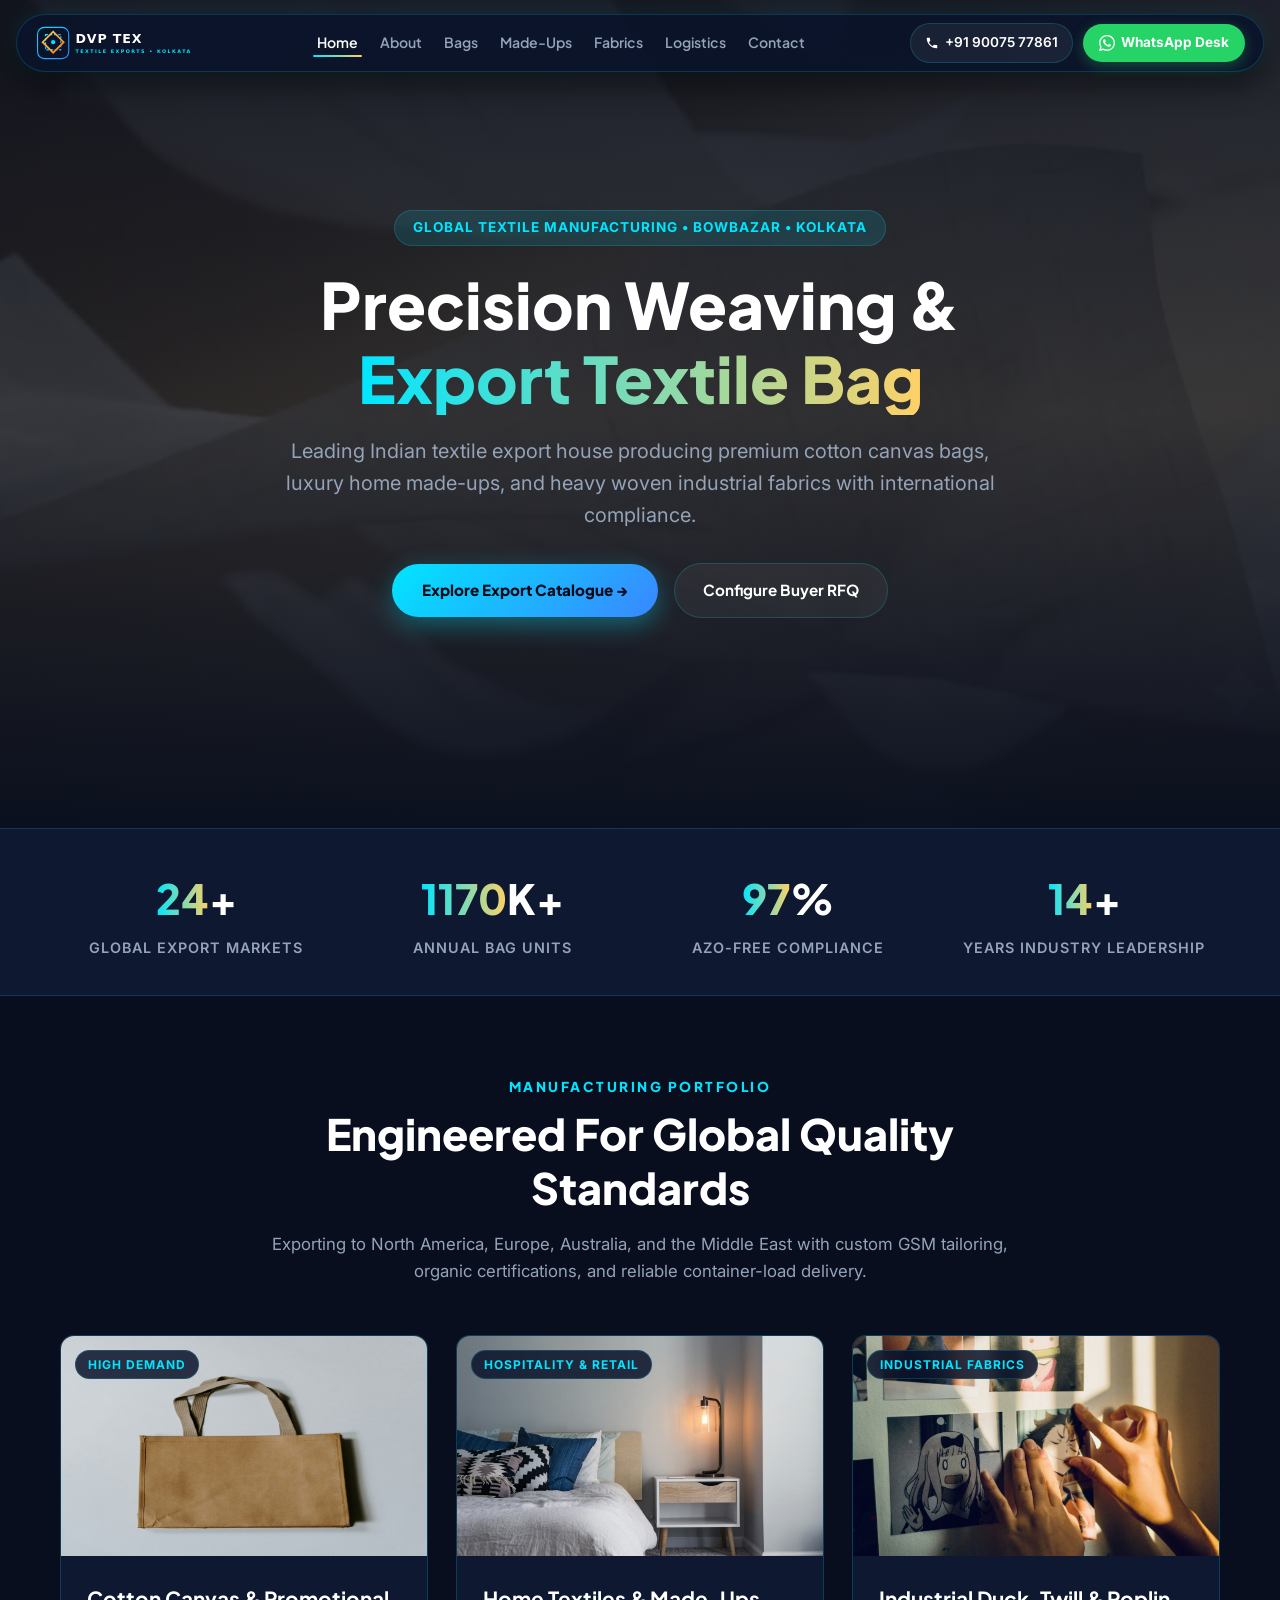
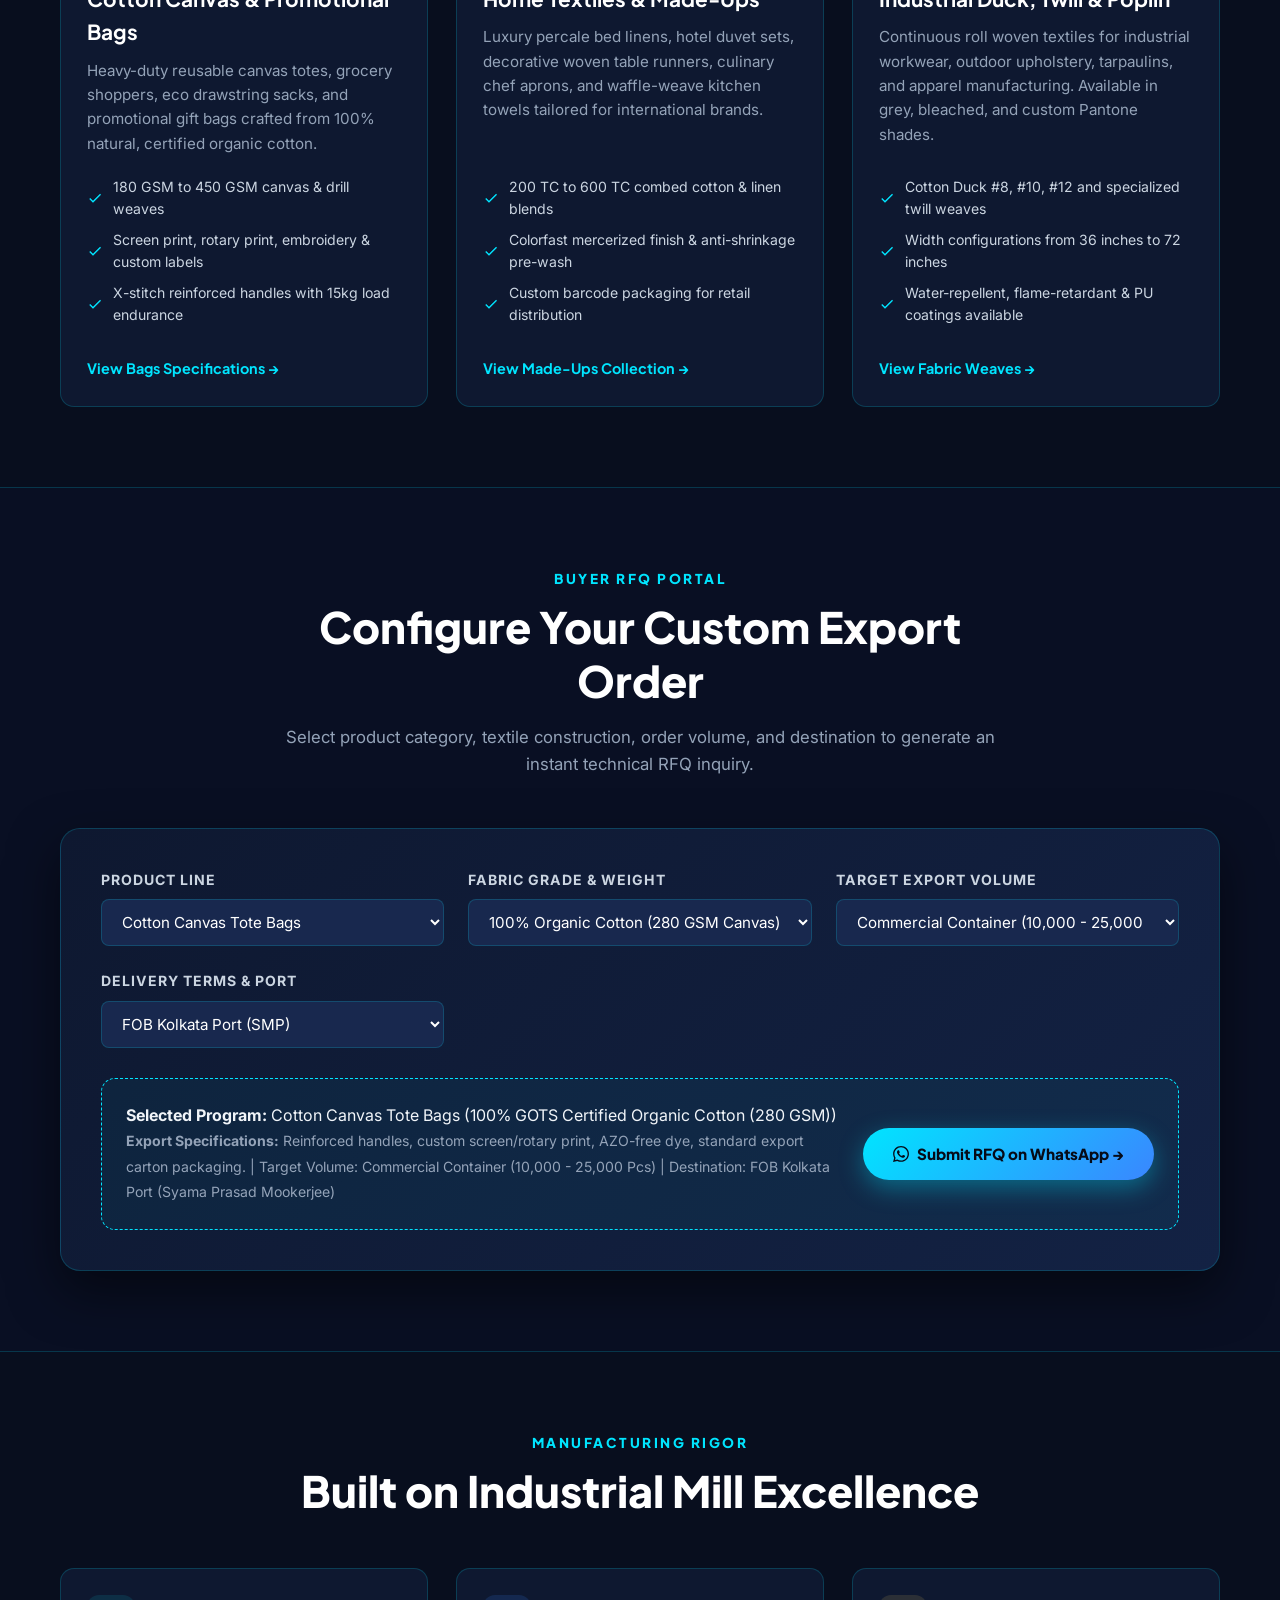
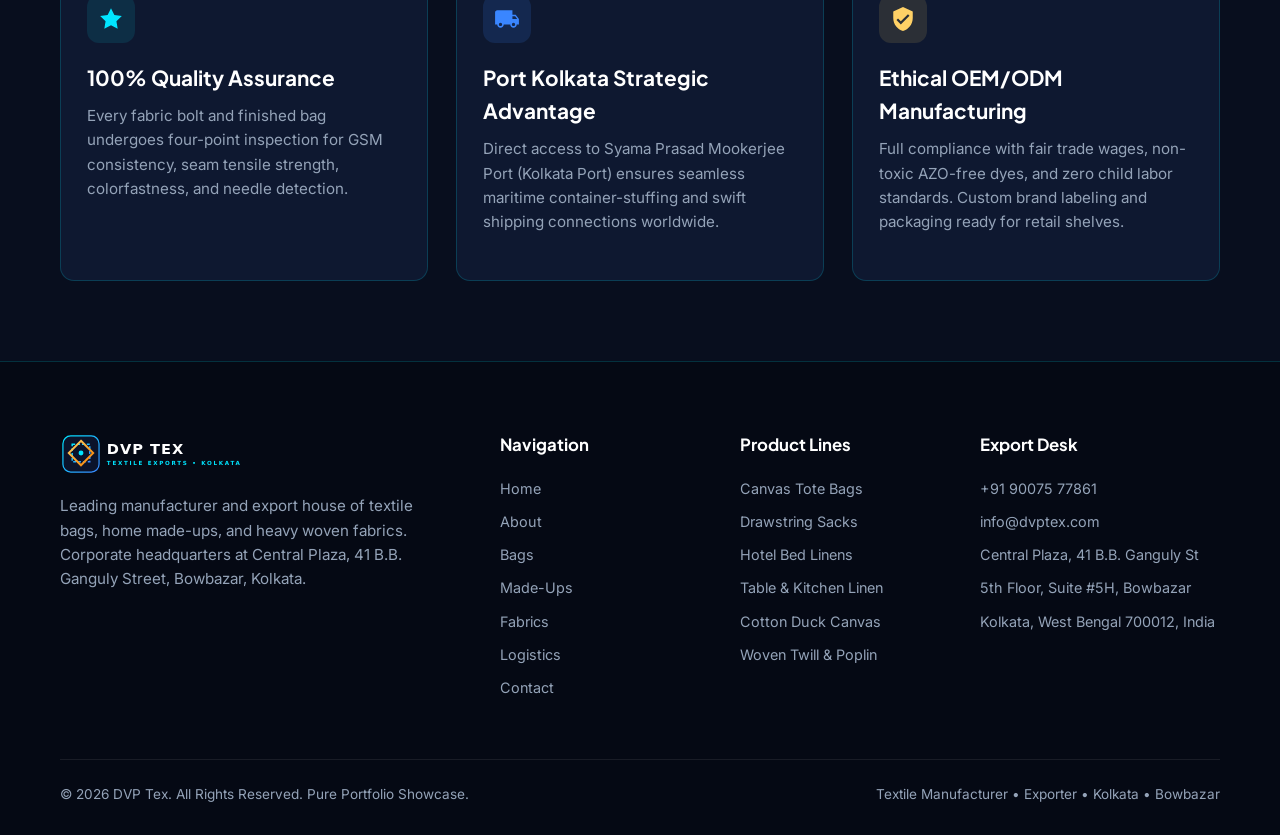
==== commit bf5bd381: "Fix navbar single-line tabs and logo SVG XML format" ====
--- a/index.html
+++ b/index.html
@@ -23,12 +23,12 @@
       </a>
       <ul class="nav-links">
         <li><a href="index.html" class="nav-link active">Home</a></li>
-        <li><a href="about.html" class="nav-link">Mill Heritage</a></li>
-        <li><a href="bags.html" class="nav-link">Textile Bags</a></li>
-        <li><a href="made-ups.html" class="nav-link">Home Made-Ups</a></li>
-        <li><a href="fabrics.html" class="nav-link">Woven Fabrics</a></li>
-        <li><a href="export.html" class="nav-link">Global Logistics</a></li>
-        <li><a href="contact.html" class="nav-link">RFQ &amp; Office</a></li>
+        <li><a href="about.html" class="nav-link">About</a></li>
+        <li><a href="bags.html" class="nav-link">Bags</a></li>
+        <li><a href="made-ups.html" class="nav-link">Made-Ups</a></li>
+        <li><a href="fabrics.html" class="nav-link">Fabrics</a></li>
+        <li><a href="export.html" class="nav-link">Logistics</a></li>
+        <li><a href="contact.html" class="nav-link">Contact</a></li>
       </ul>
       <div class="nav-actions">
         <a href="tel:+919007577861" class="btn-nav-call" title="Call DVP Tex">
@@ -49,12 +49,12 @@
 <!-- Mobile Drawer -->
 <div class="mobile-nav-drawer">
   <a href="index.html" class="nav-link active">Home</a>
-  <a href="about.html" class="nav-link">Mill Heritage</a>
-  <a href="bags.html" class="nav-link">Textile Bags</a>
-  <a href="made-ups.html" class="nav-link">Home Made-Ups</a>
-  <a href="fabrics.html" class="nav-link">Woven Fabrics</a>
-  <a href="export.html" class="nav-link">Global Logistics</a>
-  <a href="contact.html" class="nav-link">RFQ &amp; Office</a>
+  <a href="about.html" class="nav-link">About</a>
+  <a href="bags.html" class="nav-link">Bags</a>
+  <a href="made-ups.html" class="nav-link">Made-Ups</a>
+  <a href="fabrics.html" class="nav-link">Fabrics</a>
+  <a href="export.html" class="nav-link">Logistics</a>
+  <a href="contact.html" class="nav-link">Contact</a>
 </div>
 
 <!-- Hero Section with Mandatory 16:9 Video -->
@@ -315,12 +315,12 @@
         <h4>Navigation</h4>
         <ul>
           <li><a href="index.html">Home</a></li>
-          <li><a href="about.html">Mill Heritage</a></li>
-          <li><a href="bags.html">Textile Bags</a></li>
-          <li><a href="made-ups.html">Home Made-Ups</a></li>
-          <li><a href="fabrics.html">Woven Fabrics</a></li>
-          <li><a href="export.html">Global Logistics</a></li>
-          <li><a href="contact.html">RFQ &amp; Office</a></li>
+          <li><a href="about.html">About</a></li>
+          <li><a href="bags.html">Bags</a></li>
+          <li><a href="made-ups.html">Made-Ups</a></li>
+          <li><a href="fabrics.html">Fabrics</a></li>
+          <li><a href="export.html">Logistics</a></li>
+          <li><a href="contact.html">Contact</a></li>
         </ul>
       </div>
       <div class="footer-col">
--- a/style.css
+++ b/style.css
@@ -714,3 +714,62 @@
     min-height: 520px;
   }
 }
+
+/* Anti-Wrapping & Pill Optimization Standard */
+.nav-link, .nav-links a {
+  white-space: nowrap !important;
+  font-size: 0.88rem !important;
+  padding: 6px 4px !important;
+}
+.nav-links {
+  gap: 14px !important;
+  flex-wrap: nowrap !important;
+}
+.the-divine-nav {
+  max-width: 1240px !important;
+  gap: 12px !important;
+}
+.btn-nav-call, .btn-nav-wa {
+  white-space: nowrap !important;
+  flex-shrink: 0 !important;
+}
+
+/* ABSOLUTE NO-WRAP & FLOATING PILL STANDARDS */
+.nav-header-wrapper, .nav-pill-wrapper {
+  padding: 0 16px !important;
+}
+.the-divine-nav, .nav-pill, .header-inner {
+  max-width: 1300px !important;
+  width: 100% !important;
+  gap: 14px !important;
+  box-sizing: border-box !important;
+}
+.nav-brand, .brand {
+  flex-shrink: 0 !important;
+}
+.nav-brand img, .brand img {
+  object-fit: contain !important;
+}
+.nav-links {
+  gap: 14px !important;
+  flex-shrink: 1 !important;
+  list-style: none !important;
+}
+.nav-link, .nav-links a, .nav-links li a {
+  white-space: nowrap !important;
+  font-size: 0.88rem !important;
+  word-break: keep-all !important;
+}
+.nav-actions, .nav-action {
+  flex-shrink: 0 !important;
+  display: flex !important;
+  align-items: center !important;
+  gap: 10px !important;
+}
+.btn-nav-call, .btn-nav-wa, .nav-btn, .btn-cta-pill {
+  white-space: nowrap !important;
+  flex-shrink: 0 !important;
+  display: inline-flex !important;
+  align-items: center !important;
+  word-break: keep-all !important;
+}
